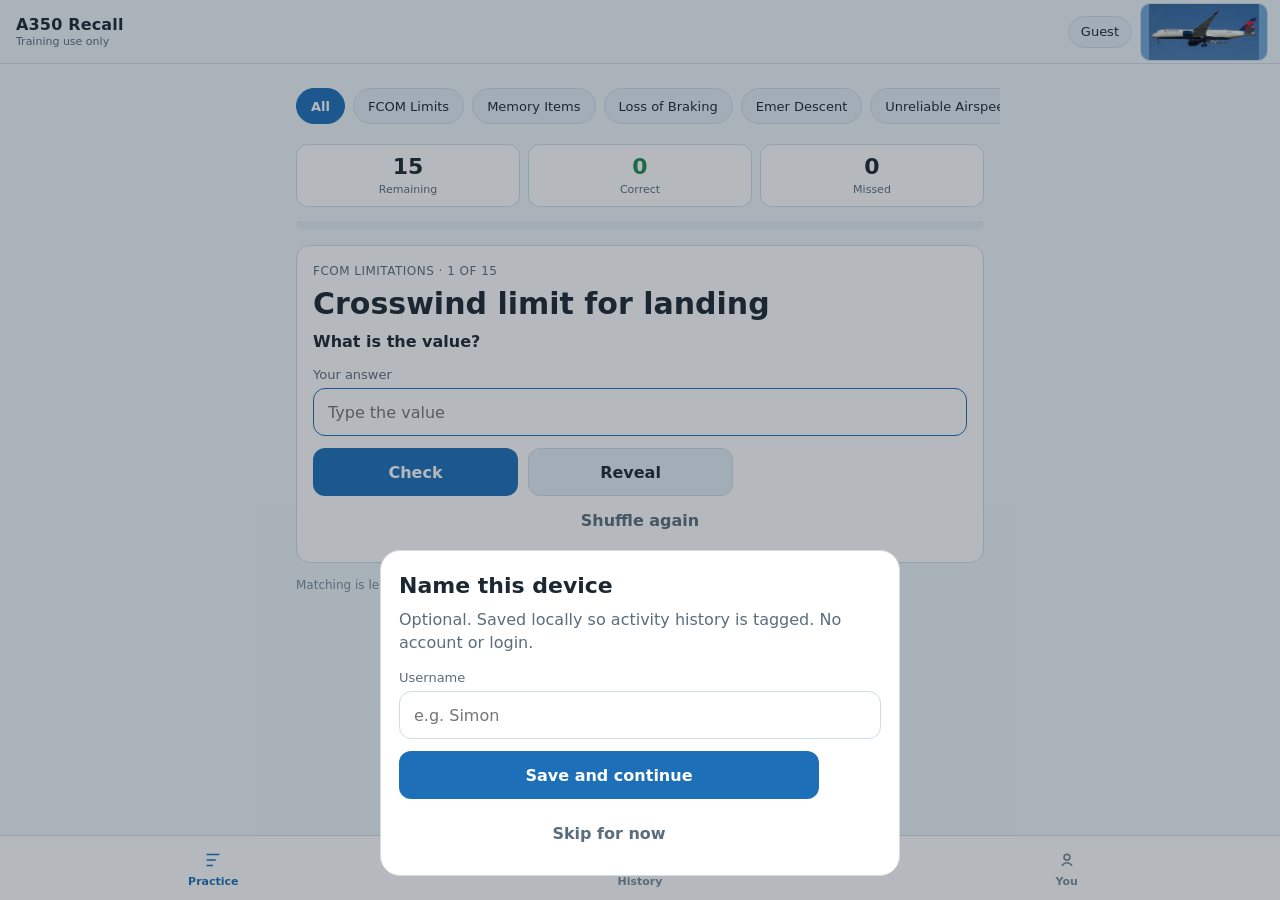
==== index.html @ 721f5e37 "Publish the A350 Recall trainer as a public mobile web app. Co-authored-by: Cursor <cursoragent@curs" ====
<!DOCTYPE html>
<html lang="en">
  <head>
    <meta charset="utf-8" />
    <meta
      name="viewport"
      content="width=device-width, initial-scale=1, viewport-fit=cover"
    />
    <meta name="theme-color" content="#eef4fa" />
    <meta name="apple-mobile-web-app-capable" content="yes" />
    <meta name="apple-mobile-web-app-status-bar-style" content="default" />
    <meta name="apple-mobile-web-app-title" content="A350 Recall" />
    <meta
      name="description"
      content="A350 memory-item recall trainer for phone and iPad. Training use only."
    />
    <title>A350 Recall</title>
    <link rel="manifest" href="./manifest.json" />
    <link rel="icon" href="./icons/icon-192.png" type="image/png" />
    <link rel="apple-touch-icon" href="./icons/apple-touch-icon.png" />
    <link rel="stylesheet" href="./css/app.css" />
  </head>
  <body>
    <div class="app">
      <header class="topbar">
        <div class="brand">
          <strong>A350 Recall</strong>
          <span>Training use only</span>
        </div>
        <div class="topbar-end">
          <button class="user-chip" id="user-chip" data-tab="you" type="button">
            Guest
          </button>
          <img
            class="a350-corner"
            src="./icons/a350-corner.jpg"
            alt="Airbus A350"
            width="112"
            height="56"
          />
        </div>
      </header>

      <main>
        <section class="page active" data-page="practice">
          <div id="chips" class="chips"></div>
          <div id="stats" class="stats"></div>
          <div id="progress" class="progress"></div>
          <div id="practice-body"></div>
        </section>

        <section class="page" data-page="history">
          <p class="kicker">Activity</p>
          <h2 style="margin-bottom: 14px">History</h2>
          <div id="history-body"></div>
        </section>

        <section class="page" data-page="you">
          <div id="you-body"></div>
        </section>
      </main>

      <nav class="bottom-nav">
        <button class="nav-btn active" data-tab="practice" type="button">
          <svg viewBox="0 0 24 24" fill="none" stroke="currentColor" stroke-width="1.8">
            <path d="M5 6h14M5 12h10M5 18h7" />
          </svg>
          Practice
        </button>
        <button class="nav-btn" data-tab="history" type="button">
          <svg viewBox="0 0 24 24" fill="none" stroke="currentColor" stroke-width="1.8">
            <circle cx="12" cy="12" r="8" />
            <path d="M12 8v5l3 2" />
          </svg>
          History
        </button>
        <button class="nav-btn" data-tab="you" type="button">
          <svg viewBox="0 0 24 24" fill="none" stroke="currentColor" stroke-width="1.8">
            <circle cx="12" cy="9" r="3.2" />
            <path d="M6.5 18.5c1.4-2.4 3.3-3.5 5.5-3.5s4.1 1.1 5.5 3.5" />
          </svg>
          You
        </button>
      </nav>
    </div>

    <div class="sheet" id="onboard" hidden>
      <div class="sheet-card">
        <h2>Name this device</h2>
        <p>
          Optional. Saved locally so activity history is tagged. No account or
          login.
        </p>
        <form id="onboard-form">
          <label class="field">
            <span>Username</span>
            <input
              id="onboard-name"
              type="text"
              maxlength="40"
              autocapitalize="words"
              autocomplete="username"
              placeholder="e.g. Simon"
            />
          </label>
          <div class="actions">
            <button class="btn primary" type="submit">Save and continue</button>
            <button class="btn ghost" type="button" data-action="skip-onboard">
              Skip for now
            </button>
          </div>
        </form>
      </div>
    </div>

    <script type="module" src="./js/app.js"></script>
  </body>
</html>
---- css/app.css ----
:root {
  --bg: #eef4fa;
  --bg-elevated: #ffffff;
  --bg-card: #ffffff;
  --bg-chip: #e3edf6;
  --text: #1b2833;
  --muted: #5a6d7c;
  --faint: #7b8c99;
  --line: #cfdbe6;
  --accent: #1d6fb8;
  --accent-text: #ffffff;
  --success: #1f8a54;
  --success-bg: #e3f6ec;
  --danger: #c0392b;
  --danger-bg: #fdecea;
  --nav: #ffffff;
  --radius: 14px;
  --tap: 48px;
  --header-h: 64px;
  --nav-h: 64px;
  --safe-top: env(safe-area-inset-top, 0px);
  --safe-bottom: env(safe-area-inset-bottom, 0px);
  color-scheme: light;
}

*,
*::before,
*::after {
  box-sizing: border-box;
}

html,
body {
  margin: 0;
  min-height: 100%;
  background: var(--bg);
  color: var(--text);
  font-family: -apple-system, BlinkMacSystemFont, "SF Pro Text", "Segoe UI",
    system-ui, sans-serif;
  -webkit-font-smoothing: antialiased;
  -webkit-tap-highlight-color: transparent;
}

body {
  min-height: 100dvh;
}

button,
input,
textarea {
  font: inherit;
  color: inherit;
}

button {
  touch-action: manipulation;
}

.app {
  min-height: 100dvh;
  padding-top: calc(var(--header-h) + var(--safe-top));
  padding-bottom: calc(var(--nav-h) + var(--safe-bottom) + 20px);
}

.topbar {
  position: fixed;
  top: 0;
  left: 0;
  right: 0;
  z-index: 20;
  display: flex;
  align-items: center;
  justify-content: space-between;
  gap: 10px;
  min-height: calc(var(--header-h) + var(--safe-top));
  padding: var(--safe-top) 12px 0 16px;
  background: rgba(238, 244, 250, 0.94);
  backdrop-filter: blur(16px);
  border-bottom: 1px solid var(--line);
}

.topbar-end {
  display: flex;
  align-items: center;
  gap: 8px;
  flex: 0 0 auto;
}

.a350-corner {
  display: block;
  height: 52px;
  width: 110px;
  border-radius: 10px;
  object-fit: contain;
  object-position: center;
  border: 1px solid var(--line);
  background: #6ea8d6;
}

.brand {
  display: flex;
  flex-direction: column;
  gap: 1px;
  min-width: 0;
}

.brand strong {
  font-size: 16px;
  font-weight: 650;
  letter-spacing: 0.01em;
}

.brand span {
  font-size: 11px;
  color: var(--muted);
}

.user-chip {
  max-width: 28vw;
  height: 32px;
  padding: 0 12px;
  border: 1px solid var(--line);
  border-radius: 999px;
  background: var(--bg-chip);
  color: var(--text);
  font-size: 13px;
  white-space: nowrap;
  overflow: hidden;
  text-overflow: ellipsis;
}

.page {
  display: none;
  width: 100%;
  max-width: 720px;
  margin: 0 auto;
  padding: 16px 16px 28px;
}

.page.active {
  display: block;
}

.chips {
  display: flex;
  gap: 8px;
  overflow-x: auto;
  margin: 0 -16px 16px;
  padding: 0 16px 4px;
  scrollbar-width: none;
  -webkit-overflow-scrolling: touch;
}

.chips::-webkit-scrollbar {
  display: none;
}

.chip {
  flex: 0 0 auto;
  height: 36px;
  padding: 0 14px;
  border: 1px solid var(--line);
  border-radius: 999px;
  background: var(--bg-chip);
  color: var(--text);
  font-size: 13px;
}

.chip.active {
  background: var(--accent);
  border-color: var(--accent);
  color: var(--accent-text);
  font-weight: 650;
}

.stats {
  display: grid;
  grid-template-columns: repeat(3, 1fr);
  gap: 8px;
  margin-bottom: 14px;
}

.stat {
  background: var(--bg-card);
  border: 1px solid var(--line);
  border-radius: 12px;
  padding: 10px 8px;
  text-align: center;
}

.stat b {
  display: block;
  font-size: 22px;
  font-weight: 650;
  line-height: 1.1;
}

.stat span {
  display: block;
  margin-top: 4px;
  color: var(--muted);
  font-size: 11px;
}

.stat.good b {
  color: var(--success);
}

.stat.bad b {
  color: var(--danger);
}

.progress {
  height: 8px;
  margin-bottom: 16px;
  border-radius: 999px;
  background: var(--bg-chip);
  overflow: hidden;
  display: flex;
}

.progress i {
  display: block;
  height: 100%;
}

.progress .ok {
  background: var(--success);
}

.progress .miss {
  background: var(--danger);
}

.card {
  background: var(--bg-card);
  border: 1px solid var(--line);
  border-radius: var(--radius);
  padding: 18px 16px;
}

.kicker {
  margin: 0 0 8px;
  color: var(--muted);
  font-size: 12px;
  letter-spacing: 0.04em;
  text-transform: uppercase;
}

.context {
  margin: 0 0 8px;
  color: var(--muted);
  font-size: 14px;
}

h1,
h2,
p {
  margin: 0;
}

h2 {
  font-size: 26px;
  line-height: 1.2;
  font-weight: 650;
}

.ask {
  margin: 10px 0 16px;
  font-size: 16px;
  font-weight: 650;
}

label.field {
  display: block;
  margin-bottom: 12px;
}

label.field span {
  display: block;
  margin-bottom: 6px;
  color: var(--muted);
  font-size: 13px;
}

input[type="text"] {
  width: 100%;
  min-height: var(--tap);
  padding: 12px 14px;
  border: 1px solid var(--line);
  border-radius: 12px;
  background: var(--bg-elevated);
  font-size: 16px;
  outline: none;
}

input[type="text"]:focus,
textarea:focus {
  border-color: var(--accent);
}

textarea {
  width: 100%;
  min-height: 168px;
  padding: 12px 14px;
  border: 1px solid var(--line);
  border-radius: 12px;
  background: var(--bg-elevated);
  font-size: 16px;
  line-height: 1.45;
  resize: vertical;
}

.recite {
  margin: 0 0 10px;
  line-height: 1.45;
}

.steps {
  margin: 0;
  padding-left: 1.2em;
  line-height: 1.45;
}

.steps li + li {
  margin-top: 4px;
}

.actions {
  display: flex;
  flex-direction: column;
  gap: 10px;
}

.btn {
  width: 100%;
  min-height: var(--tap);
  padding: 12px 16px;
  border: 0;
  border-radius: 12px;
  font-size: 16px;
  font-weight: 650;
}

.btn.primary {
  background: var(--accent);
  color: var(--accent-text);
}

.btn.secondary {
  background: var(--bg-chip);
  color: var(--text);
  border: 1px solid var(--line);
}

.btn.ghost {
  background: transparent;
  color: var(--muted);
}

.btn.danger {
  background: var(--danger-bg);
  color: #8c241c;
}

.btn:disabled {
  opacity: 0.45;
}

.row-actions {
  display: grid;
  grid-template-columns: 1fr 1fr;
  gap: 10px;
}

.note {
  margin-top: 14px;
  color: var(--faint);
  font-size: 12px;
  line-height: 1.45;
}

.banner {
  margin-bottom: 14px;
  padding: 14px;
  border-radius: 12px;
}

.banner.ok {
  background: var(--success-bg);
  color: #145c38;
}

.banner.bad {
  background: var(--danger-bg);
  color: #8c241c;
}

.banner strong {
  display: block;
  margin-bottom: 6px;
}

.typed {
  margin: 0 0 14px;
  color: var(--muted);
  font-size: 13px;
}

.list {
  display: flex;
  flex-direction: column;
  gap: 10px;
}

.session {
  width: 100%;
  text-align: left;
  background: var(--bg-card);
  border: 1px solid var(--line);
  border-radius: var(--radius);
  padding: 14px;
}

.session-top {
  display: flex;
  justify-content: space-between;
  gap: 12px;
  align-items: baseline;
}

.session-top strong {
  font-size: 16px;
}

.score {
  font-variant-numeric: tabular-nums;
  color: var(--accent);
  font-weight: 650;
}

.meta {
  margin-top: 6px;
  color: var(--muted);
  font-size: 13px;
}

.miss-list {
  margin: 12px 0 0;
  padding: 12px 0 0;
  border-top: 1px solid var(--line);
}

.miss-list p {
  margin-bottom: 10px;
}

.miss-list p:last-child {
  margin-bottom: 0;
}

.miss-list .q {
  color: var(--text);
  font-weight: 650;
}

.miss-list .a {
  color: var(--muted);
}

.empty {
  padding: 28px 8px;
  color: var(--muted);
  text-align: center;
}

.bottom-nav {
  position: fixed;
  left: 0;
  right: 0;
  bottom: 0;
  z-index: 20;
  display: grid;
  grid-template-columns: repeat(3, 1fr);
  min-height: calc(var(--nav-h) + var(--safe-bottom));
  padding-bottom: var(--safe-bottom);
  background: var(--nav);
  border-top: 1px solid var(--line);
}

.nav-btn {
  display: flex;
  flex-direction: column;
  align-items: center;
  justify-content: center;
  gap: 4px;
  min-height: var(--nav-h);
  border: 0;
  background: transparent;
  color: var(--faint);
  font-size: 11px;
  font-weight: 650;
}

.nav-btn.active {
  color: var(--accent);
}

.nav-btn svg {
  width: 22px;
  height: 22px;
}

.sheet {
  display: none;
  position: fixed;
  inset: 0;
  z-index: 40;
  background: rgba(27, 40, 51, 0.32);
  padding: 24px 16px calc(24px + var(--safe-bottom));
  align-items: flex-end;
}

.sheet.open {
  display: flex;
}

.sheet[hidden] {
  display: none !important;
}

.sheet-card {
  width: 100%;
  max-width: 520px;
  margin: 0 auto;
  background: var(--bg-elevated);
  border: 1px solid var(--line);
  border-radius: 20px;
  padding: 22px 18px 18px;
}

.sheet-card h2 {
  font-size: 22px;
  margin-bottom: 8px;
}

.sheet-card p {
  color: var(--muted);
  margin-bottom: 16px;
  line-height: 1.45;
}

@media (min-width: 768px) {
  .page {
    padding-top: 24px;
  }

  h2 {
    font-size: 30px;
  }

  .row-actions,
  .actions {
    max-width: 420px;
  }

  .a350-corner {
    height: 58px;
    width: 128px;
  }
}
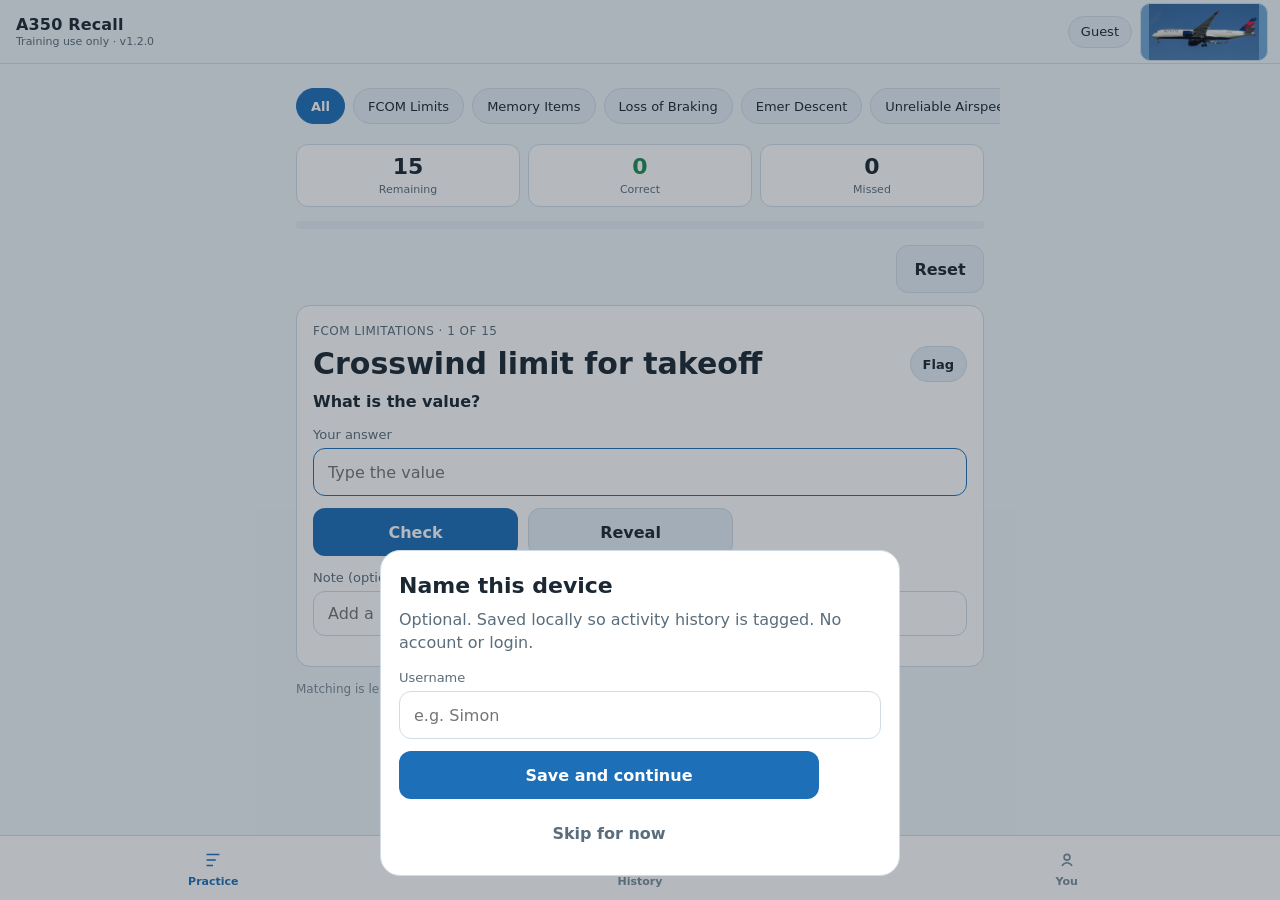
==== commit 72565b94: "Show app version 1.2.0 so deployed updates are easy to check. Co-authored-by: Cursor <cursoragent@cu" ====
--- a/index.html
+++ b/index.html
@@ -25,7 +25,7 @@
       <header class="topbar">
         <div class="brand">
           <strong>A350 Recall</strong>
-          <span>Training use only</span>
+          <span id="app-version">Training use only · v1.2.0</span>
         </div>
         <div class="topbar-end">
           <button class="user-chip" id="user-chip" data-tab="you" type="button">
--- a/css/app.css
+++ b/css/app.css
@@ -332,6 +332,12 @@
   gap: 10px;
 }
 
+.toolbar {
+  display: flex;
+  justify-content: flex-end;
+  margin-bottom: 12px;
+}
+
 .btn {
   width: 100%;
   min-height: var(--tap);
@@ -340,6 +346,71 @@
   border-radius: 12px;
   font-size: 16px;
   font-weight: 650;
+}
+
+.btn.compact {
+  width: auto;
+  min-width: 88px;
+}
+
+.q-head {
+  display: flex;
+  align-items: flex-start;
+  gap: 10px;
+}
+
+.q-head h2 {
+  flex: 1;
+  min-width: 0;
+}
+
+.flag-btn {
+  flex: 0 0 auto;
+  height: 36px;
+  min-height: 36px;
+  width: auto;
+  padding: 0 12px;
+  border: 1px solid var(--line);
+  border-radius: 999px;
+  background: var(--bg-chip);
+  color: var(--text);
+  font-size: 13px;
+  font-weight: 650;
+}
+
+.flag-btn.active {
+  background: var(--accent);
+  border-color: var(--accent);
+  color: var(--accent-text);
+}
+
+.note-field {
+  margin-top: 14px;
+  margin-bottom: 0;
+}
+
+.note-field input {
+  min-height: 40px;
+}
+
+.flagged-list {
+  margin: 16px 0 0;
+  padding: 14px 0 0;
+  border-top: 1px solid var(--line);
+}
+
+.flagged-list h3,
+.miss-list h3 {
+  margin: 0 0 10px;
+  font-size: 14px;
+  font-weight: 650;
+}
+
+.flag-note {
+  display: inline-block;
+  margin-top: 4px;
+  color: var(--accent);
+  font-size: 13px;
 }
 
 .btn.primary {
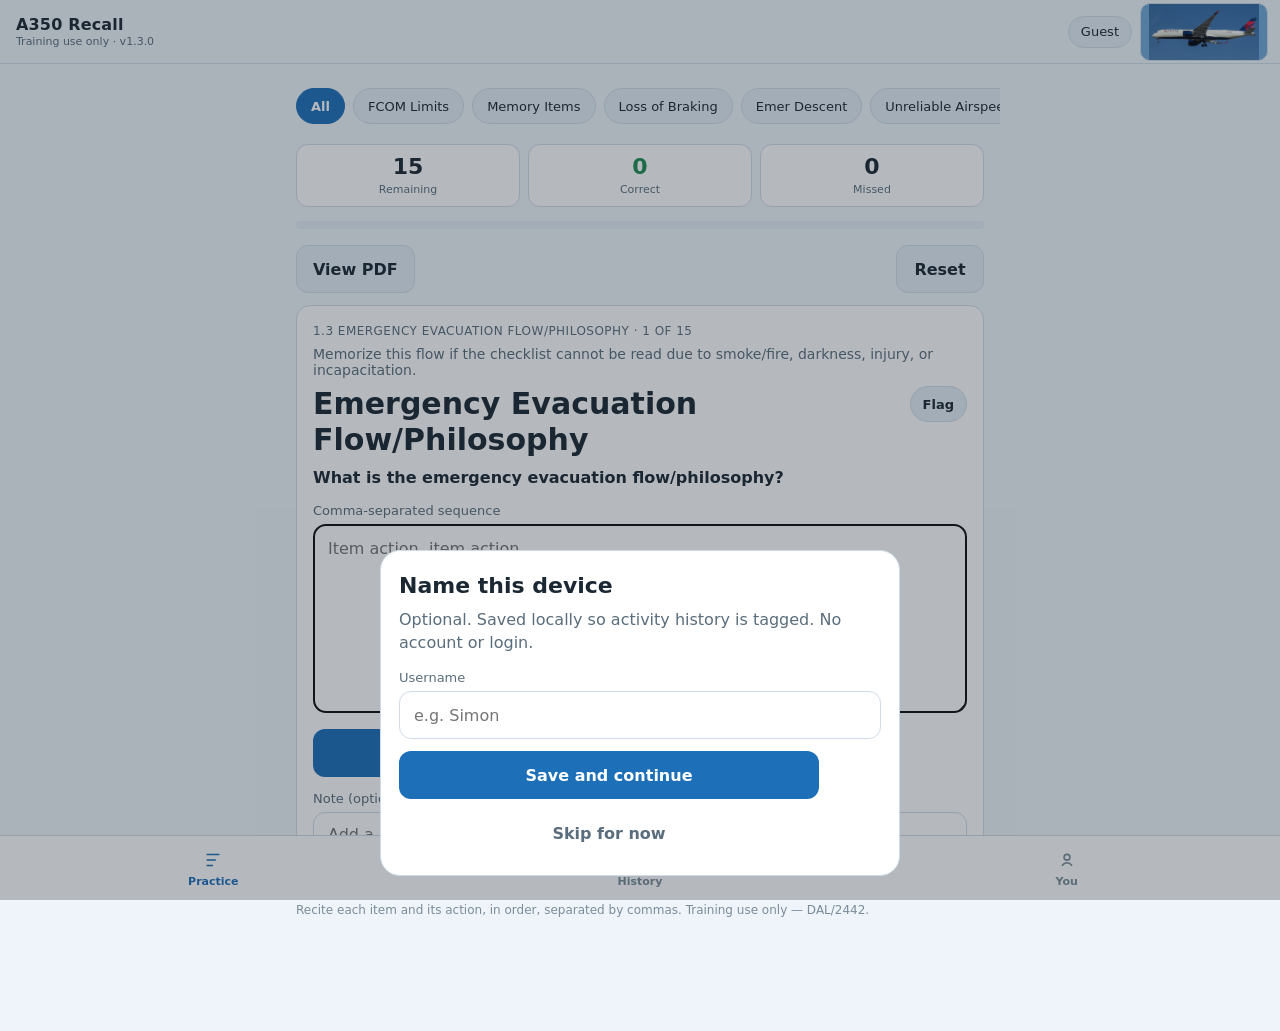
==== commit ffb2435f: "Add the DAL/2442 training-aid PDF so it can be viewed in the app. Co-authored-by: Cursor <cursoragen" ====
--- a/index.html
+++ b/index.html
@@ -25,7 +25,7 @@
       <header class="topbar">
         <div class="brand">
           <strong>A350 Recall</strong>
-          <span id="app-version">Training use only · v1.2.0</span>
+          <span id="app-version">Training use only · v1.3.0</span>
         </div>
         <div class="topbar-end">
           <button class="user-chip" id="user-chip" data-tab="you" type="button">
--- a/css/app.css
+++ b/css/app.css
@@ -334,7 +334,9 @@
 
 .toolbar {
   display: flex;
-  justify-content: flex-end;
+  justify-content: space-between;
+  align-items: center;
+  gap: 10px;
   margin-bottom: 12px;
 }
 
@@ -346,6 +348,14 @@
   border-radius: 12px;
   font-size: 16px;
   font-weight: 650;
+}
+
+a.btn {
+  display: inline-flex;
+  align-items: center;
+  justify-content: center;
+  text-decoration: none;
+  box-sizing: border-box;
 }
 
 .btn.compact {
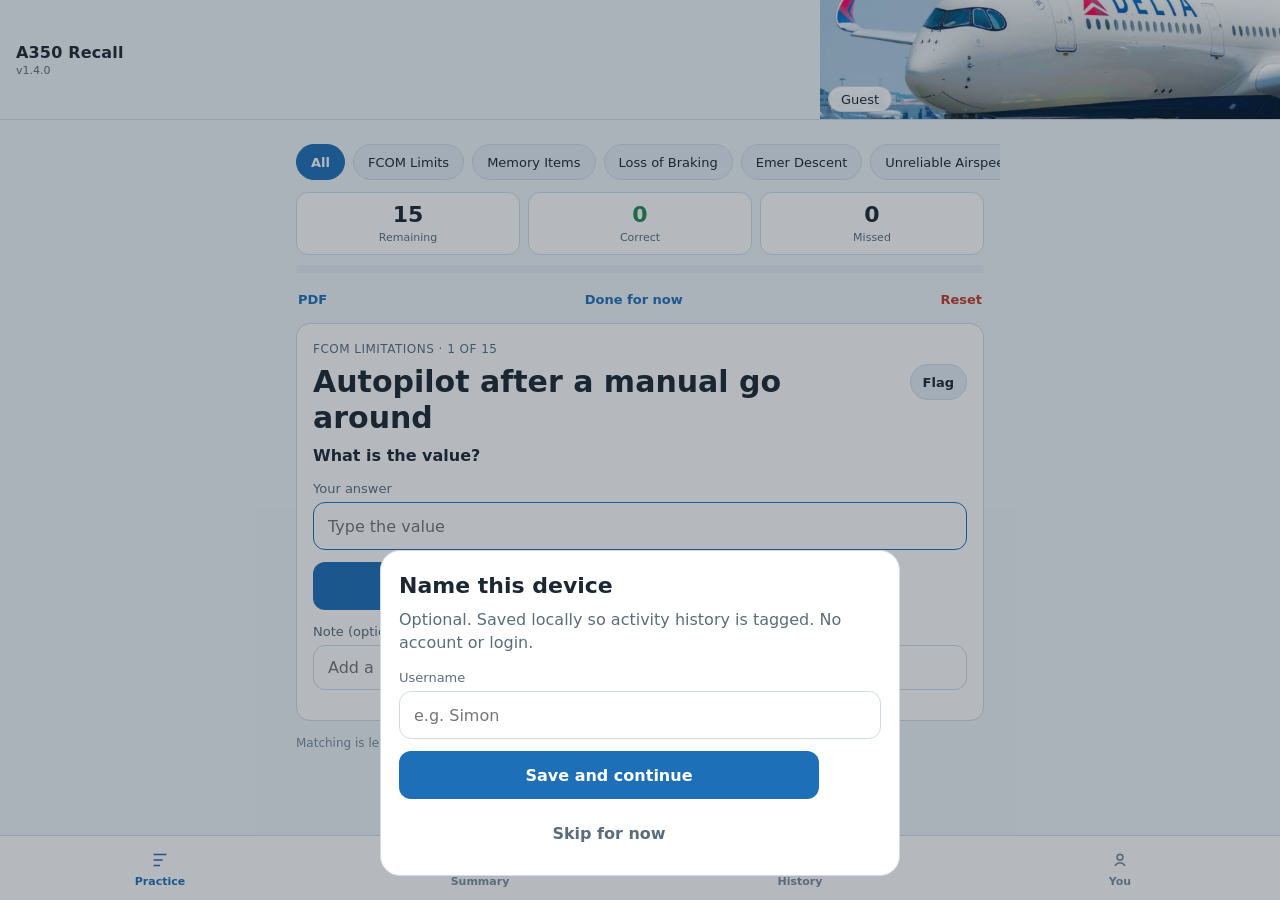
==== commit 487da8f4: "Tighten the header and add a live per-person Summary. Co-authored-by: Cursor <cursoragent@cursor.com" ====
--- a/index.html
+++ b/index.html
@@ -25,19 +25,19 @@
       <header class="topbar">
         <div class="brand">
           <strong>A350 Recall</strong>
-          <span id="app-version">Training use only · v1.3.0</span>
+          <span id="app-version">v1.4.0</span>
         </div>
-        <div class="topbar-end">
+        <div class="topbar-photo">
+          <img
+            class="a350-corner"
+            src="./icons/a350.jpg"
+            alt="Delta Airbus A350"
+            width="240"
+            height="88"
+          />
           <button class="user-chip" id="user-chip" data-tab="you" type="button">
             Guest
           </button>
-          <img
-            class="a350-corner"
-            src="./icons/a350-corner.jpg"
-            alt="Airbus A350"
-            width="112"
-            height="56"
-          />
         </div>
       </header>
 
@@ -47,6 +47,10 @@
           <div id="stats" class="stats"></div>
           <div id="progress" class="progress"></div>
           <div id="practice-body"></div>
+        </section>
+
+        <section class="page" data-page="summary">
+          <div id="summary-body"></div>
         </section>
 
         <section class="page" data-page="history">
@@ -66,6 +70,12 @@
             <path d="M5 6h14M5 12h10M5 18h7" />
           </svg>
           Practice
+        </button>
+        <button class="nav-btn" data-tab="summary" type="button">
+          <svg viewBox="0 0 24 24" fill="none" stroke="currentColor" stroke-width="1.8">
+            <path d="M5 18V10M10 18V6M15 18v-7M20 18V8" />
+          </svg>
+          Summary
         </button>
         <button class="nav-btn" data-tab="history" type="button">
           <svg viewBox="0 0 24 24" fill="none" stroke="currentColor" stroke-width="1.8">
--- a/css/app.css
+++ b/css/app.css
@@ -13,10 +13,12 @@
   --success-bg: #e3f6ec;
   --danger: #c0392b;
   --danger-bg: #fdecea;
+  --warn: #b7791f;
+  --warn-bg: #fff4d6;
   --nav: #ffffff;
   --radius: 14px;
   --tap: 48px;
-  --header-h: 64px;
+  --header-h: 88px;
   --nav-h: 64px;
   --safe-top: env(safe-area-inset-top, 0px);
   --safe-bottom: env(safe-area-inset-bottom, 0px);
@@ -69,39 +71,51 @@
   right: 0;
   z-index: 20;
   display: flex;
-  align-items: center;
+  align-items: stretch;
   justify-content: space-between;
   gap: 10px;
-  min-height: calc(var(--header-h) + var(--safe-top));
-  padding: var(--safe-top) 12px 0 16px;
+  height: calc(var(--header-h) + var(--safe-top));
+  overflow: hidden;
+  padding: var(--safe-top) 0 0 14px;
   background: rgba(238, 244, 250, 0.94);
   backdrop-filter: blur(16px);
   border-bottom: 1px solid var(--line);
 }
 
-.topbar-end {
-  display: flex;
-  align-items: center;
-  gap: 8px;
+.a350-corner {
+  position: absolute;
+  inset: 0;
+  display: block;
+  width: 100%;
+  height: 100%;
+  object-fit: cover;
+  object-position: 58% 40%;
+  background: #8eb8d8;
+}
+
+.topbar-photo {
+  position: relative;
   flex: 0 0 auto;
-}
-
-.a350-corner {
-  display: block;
-  height: 52px;
-  width: 110px;
-  border-radius: 10px;
-  object-fit: contain;
-  object-position: center;
-  border: 1px solid var(--line);
-  background: #6ea8d6;
+  width: min(58vw, 380px);
+  height: var(--header-h);
+  margin-top: auto;
+}
+
+.topbar-photo .user-chip {
+  position: absolute;
+  left: 8px;
+  bottom: 8px;
+  max-width: calc(100% - 16px);
+  background: rgba(255, 255, 255, 0.92);
 }
 
 .brand {
   display: flex;
   flex-direction: column;
-  gap: 1px;
+  justify-content: center;
+  gap: 2px;
   min-width: 0;
+  padding: 10px 0 10px 2px;
 }
 
 .brand strong {
@@ -113,11 +127,12 @@
 .brand span {
   font-size: 11px;
   color: var(--muted);
+  white-space: nowrap;
 }
 
 .user-chip {
-  max-width: 28vw;
-  height: 32px;
+  max-width: 100%;
+  height: 26px;
   padding: 0 12px;
   border: 1px solid var(--line);
   border-radius: 999px;
@@ -145,8 +160,8 @@
   display: flex;
   gap: 8px;
   overflow-x: auto;
-  margin: 0 -16px 16px;
-  padding: 0 16px 4px;
+  margin: 0 -16px 10px;
+  padding: 0 16px 2px;
   scrollbar-width: none;
   -webkit-overflow-scrolling: touch;
 }
@@ -177,7 +192,7 @@
   display: grid;
   grid-template-columns: repeat(3, 1fr);
   gap: 8px;
-  margin-bottom: 14px;
+  margin-bottom: 10px;
 }
 
 .stat {
@@ -206,13 +221,17 @@
   color: var(--success);
 }
 
+.stat.warn b {
+  color: var(--warn);
+}
+
 .stat.bad b {
   color: var(--danger);
 }
 
 .progress {
   height: 8px;
-  margin-bottom: 16px;
+  margin-bottom: 10px;
   border-radius: 999px;
   background: var(--bg-chip);
   overflow: hidden;
@@ -336,8 +355,28 @@
   display: flex;
   justify-content: space-between;
   align-items: center;
-  gap: 10px;
-  margin-bottom: 12px;
+  gap: 8px;
+  margin-bottom: 8px;
+}
+
+.tool-link {
+  appearance: none;
+  display: inline-flex;
+  align-items: center;
+  justify-content: center;
+  min-height: 32px;
+  padding: 4px 2px;
+  border: 0;
+  background: transparent;
+  color: var(--accent);
+  font-size: 13px;
+  font-weight: 650;
+  text-decoration: none;
+  white-space: nowrap;
+}
+
+.tool-link.reset {
+  color: var(--danger);
 }
 
 .btn {
@@ -562,7 +601,7 @@
   bottom: 0;
   z-index: 20;
   display: grid;
-  grid-template-columns: repeat(3, 1fr);
+  grid-template-columns: repeat(4, 1fr);
   min-height: calc(var(--nav-h) + var(--safe-bottom));
   padding-bottom: var(--safe-bottom);
   background: var(--nav);
@@ -632,6 +671,10 @@
 }
 
 @media (min-width: 768px) {
+  :root {
+    --header-h: 120px;
+  }
+
   .page {
     padding-top: 24px;
   }
@@ -645,8 +688,127 @@
     max-width: 420px;
   }
 
-  .a350-corner {
-    height: 58px;
-    width: 128px;
+  .topbar-photo {
+    width: min(52vw, 460px);
   }
+}
+
+.summary-legend {
+  display: flex;
+  flex-wrap: wrap;
+  gap: 8px 12px;
+  margin: 10px 0 16px;
+  color: var(--muted);
+  font-size: 12px;
+}
+
+.summary-legend span {
+  display: inline-flex;
+  align-items: center;
+  gap: 6px;
+}
+
+.summary-legend i {
+  width: 10px;
+  height: 10px;
+  border-radius: 999px;
+}
+
+.summary-legend .good {
+  background: var(--success);
+}
+
+.summary-legend .ok {
+  background: var(--warn);
+}
+
+.summary-legend .weak {
+  background: var(--danger);
+}
+
+.summary-legend .none {
+  background: var(--line);
+}
+
+.summary-section {
+  margin-bottom: 12px;
+  border: 1px solid var(--line);
+  border-radius: var(--radius);
+  overflow: hidden;
+  background: var(--bg-card);
+}
+
+.summary-section > header,
+.summary-row {
+  display: flex;
+  align-items: baseline;
+  justify-content: space-between;
+  gap: 10px;
+  padding: 12px 14px;
+}
+
+.summary-section > header {
+  border-bottom: 1px solid var(--line);
+}
+
+.summary-section.good {
+  background: var(--success-bg);
+  border-color: #b7e0c8;
+}
+
+.summary-section.ok {
+  background: var(--warn-bg);
+  border-color: #ead59a;
+}
+
+.summary-section.weak {
+  background: var(--danger-bg);
+  border-color: #f3c2bc;
+}
+
+.summary-section.none {
+  background: var(--bg-card);
+}
+
+.summary-section h3 {
+  margin: 0;
+  font-size: 16px;
+  font-weight: 650;
+}
+
+.summary-meta {
+  color: var(--muted);
+  font-size: 12px;
+  font-variant-numeric: tabular-nums;
+  white-space: nowrap;
+}
+
+.summary-row {
+  background: rgba(255, 255, 255, 0.55);
+  border-top: 1px solid rgba(207, 219, 230, 0.8);
+}
+
+.summary-row:first-of-type {
+  border-top: 0;
+}
+
+.summary-row.good .q,
+.summary-row.good .summary-meta {
+  color: var(--success);
+}
+
+.summary-row.ok .q,
+.summary-row.ok .summary-meta {
+  color: var(--warn);
+}
+
+.summary-row.weak .q,
+.summary-row.weak .summary-meta {
+  color: var(--danger);
+}
+
+.summary-row .q {
+  font-size: 14px;
+  font-weight: 650;
+  line-height: 1.3;
 }
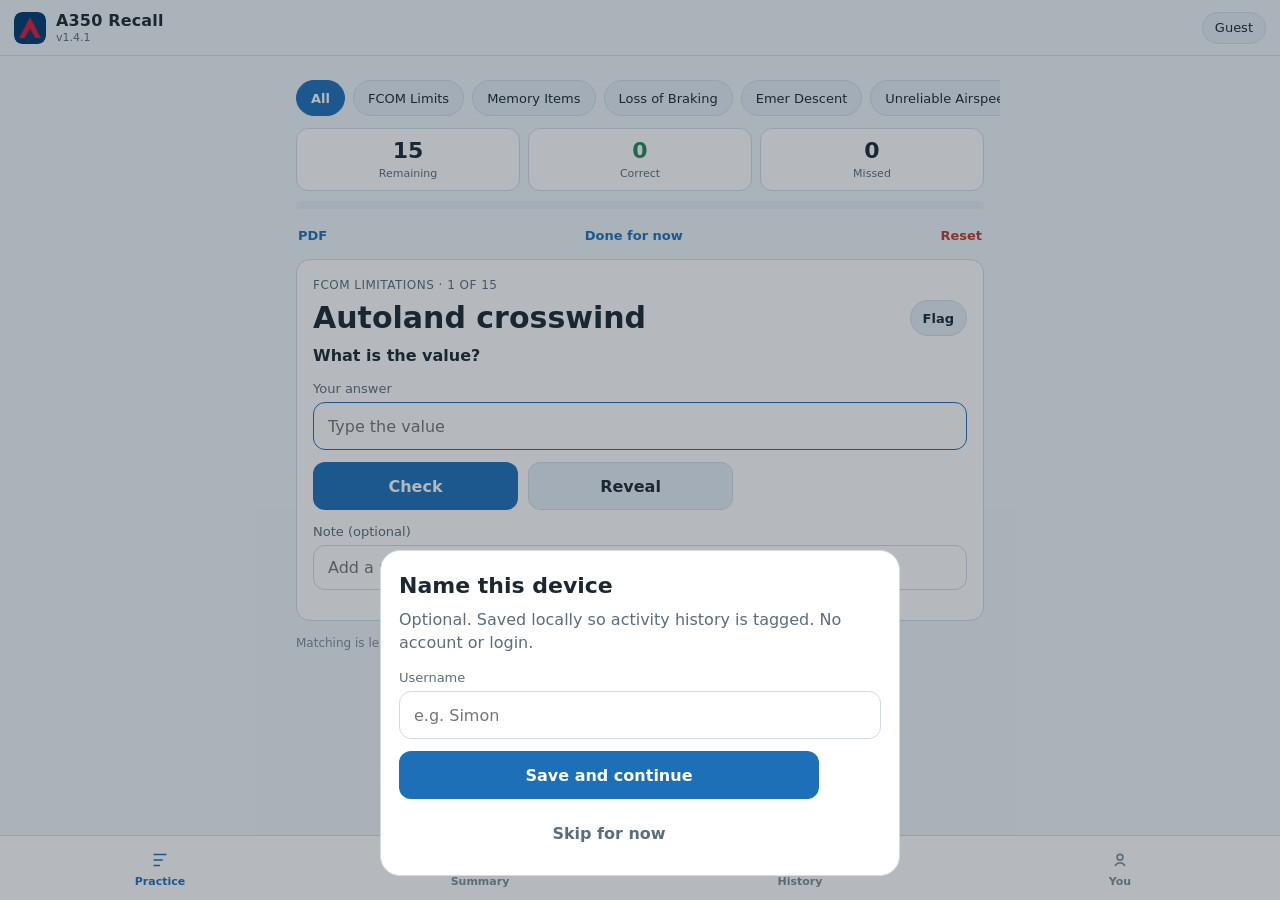
==== commit 5ce969b4: "Replace the header photo with a small Delta widget icon. Co-authored-by: Cursor <cursoragent@cursor." ====
--- a/index.html
+++ b/index.html
@@ -24,21 +24,21 @@
     <div class="app">
       <header class="topbar">
         <div class="brand">
-          <strong>A350 Recall</strong>
-          <span id="app-version">v1.4.0</span>
+          <img
+            class="delta-icon"
+            src="./icons/delta.svg"
+            alt=""
+            width="32"
+            height="32"
+          />
+          <div class="brand-text">
+            <strong>A350 Recall</strong>
+            <span id="app-version">v1.4.1</span>
+          </div>
         </div>
-        <div class="topbar-photo">
-          <img
-            class="a350-corner"
-            src="./icons/a350.jpg"
-            alt="Delta Airbus A350"
-            width="240"
-            height="88"
-          />
-          <button class="user-chip" id="user-chip" data-tab="you" type="button">
-            Guest
-          </button>
-        </div>
+        <button class="user-chip" id="user-chip" data-tab="you" type="button">
+          Guest
+        </button>
       </header>
 
       <main>
--- a/css/app.css
+++ b/css/app.css
@@ -18,7 +18,7 @@
   --nav: #ffffff;
   --radius: 14px;
   --tap: 48px;
-  --header-h: 88px;
+  --header-h: 56px;
   --nav-h: 64px;
   --safe-top: env(safe-area-inset-top, 0px);
   --safe-bottom: env(safe-area-inset-bottom, 0px);
@@ -71,51 +71,37 @@
   right: 0;
   z-index: 20;
   display: flex;
-  align-items: stretch;
+  align-items: center;
   justify-content: space-between;
-  gap: 10px;
+  gap: 12px;
   height: calc(var(--header-h) + var(--safe-top));
-  overflow: hidden;
-  padding: var(--safe-top) 0 0 14px;
+  padding: var(--safe-top) 14px 0;
   background: rgba(238, 244, 250, 0.94);
   backdrop-filter: blur(16px);
   border-bottom: 1px solid var(--line);
 }
 
-.a350-corner {
-  position: absolute;
-  inset: 0;
+.delta-icon {
   display: block;
-  width: 100%;
-  height: 100%;
-  object-fit: cover;
-  object-position: 58% 40%;
-  background: #8eb8d8;
-}
-
-.topbar-photo {
-  position: relative;
+  width: 32px;
+  height: 32px;
   flex: 0 0 auto;
-  width: min(58vw, 380px);
-  height: var(--header-h);
-  margin-top: auto;
-}
-
-.topbar-photo .user-chip {
-  position: absolute;
-  left: 8px;
-  bottom: 8px;
-  max-width: calc(100% - 16px);
-  background: rgba(255, 255, 255, 0.92);
+  border-radius: 8px;
 }
 
 .brand {
   display: flex;
+  flex-direction: row;
+  align-items: center;
+  gap: 10px;
+  min-width: 0;
+}
+
+.brand-text {
+  display: flex;
   flex-direction: column;
-  justify-content: center;
-  gap: 2px;
+  gap: 1px;
   min-width: 0;
-  padding: 10px 0 10px 2px;
 }
 
 .brand strong {
@@ -131,8 +117,9 @@
 }
 
 .user-chip {
-  max-width: 100%;
-  height: 26px;
+  flex: 0 0 auto;
+  max-width: 40vw;
+  height: 32px;
   padding: 0 12px;
   border: 1px solid var(--line);
   border-radius: 999px;
@@ -671,10 +658,6 @@
 }
 
 @media (min-width: 768px) {
-  :root {
-    --header-h: 120px;
-  }
-
   .page {
     padding-top: 24px;
   }
@@ -687,10 +670,6 @@
   .actions {
     max-width: 420px;
   }
-
-  .topbar-photo {
-    width: min(52vw, 460px);
-  }
 }
 
 .summary-legend {
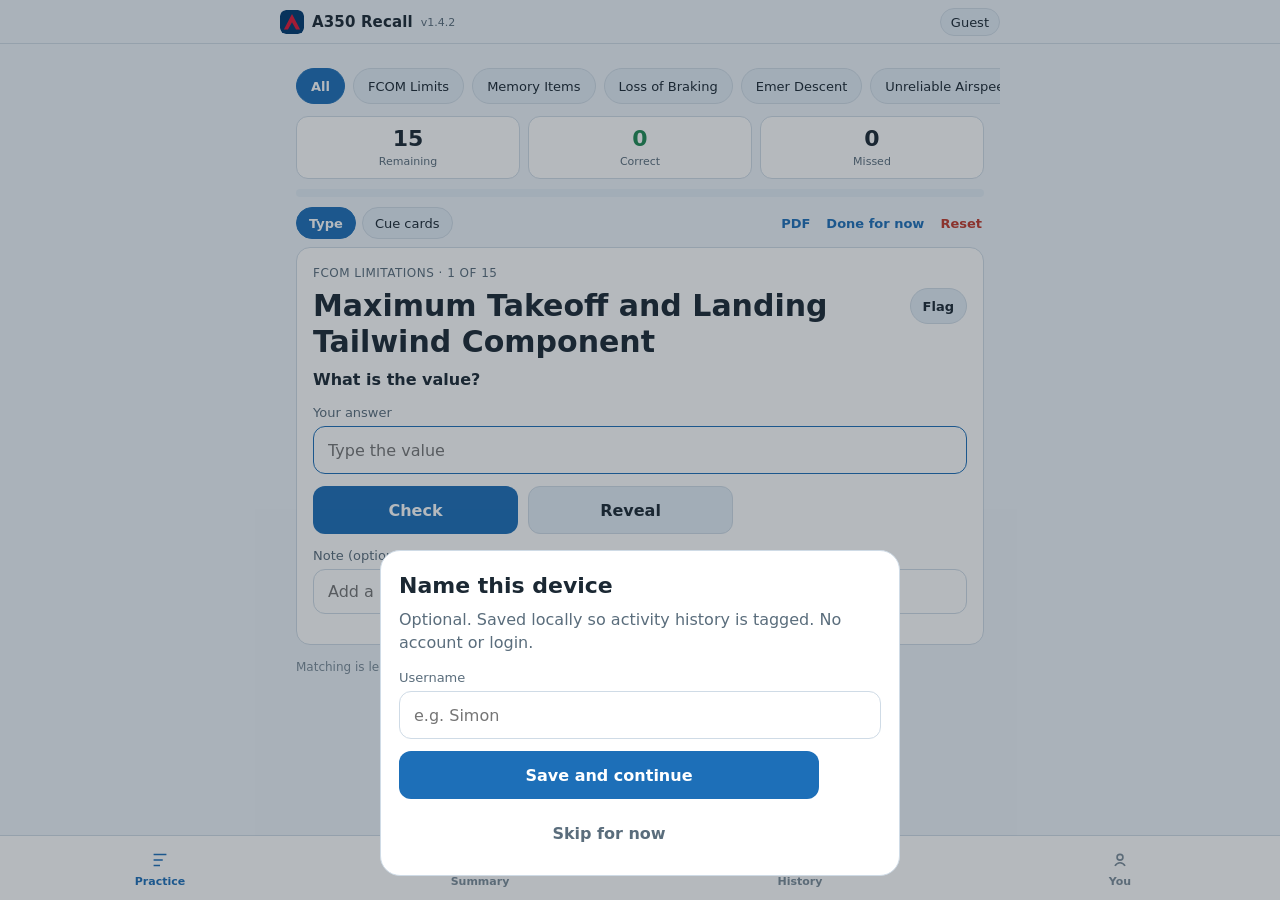
==== commit 3c601b19: "Tighten the header and add a double-tap cue-card study mode. Co-authored-by: Cursor <cursoragent@cur" ====
--- a/index.html
+++ b/index.html
@@ -23,22 +23,22 @@
   <body>
     <div class="app">
       <header class="topbar">
-        <div class="brand">
-          <img
-            class="delta-icon"
-            src="./icons/delta.svg"
-            alt=""
-            width="32"
-            height="32"
-          />
-          <div class="brand-text">
+        <div class="topbar-inner">
+          <div class="brand">
+            <img
+              class="delta-icon"
+              src="./icons/delta.svg"
+              alt=""
+              width="24"
+              height="24"
+            />
             <strong>A350 Recall</strong>
-            <span id="app-version">v1.4.1</span>
+            <span id="app-version">v1.4.2</span>
           </div>
+          <button class="user-chip" id="user-chip" data-tab="you" type="button">
+            Guest
+          </button>
         </div>
-        <button class="user-chip" id="user-chip" data-tab="you" type="button">
-          Guest
-        </button>
       </header>
 
       <main>
--- a/css/app.css
+++ b/css/app.css
@@ -18,7 +18,7 @@
   --nav: #ffffff;
   --radius: 14px;
   --tap: 48px;
-  --header-h: 56px;
+  --header-h: 44px;
   --nav-h: 64px;
   --safe-top: env(safe-area-inset-top, 0px);
   --safe-bottom: env(safe-area-inset-bottom, 0px);
@@ -70,42 +70,42 @@
   left: 0;
   right: 0;
   z-index: 20;
-  display: flex;
-  align-items: center;
-  justify-content: space-between;
-  gap: 12px;
   height: calc(var(--header-h) + var(--safe-top));
-  padding: var(--safe-top) 14px 0;
+  padding: var(--safe-top) 12px 0;
   background: rgba(238, 244, 250, 0.94);
   backdrop-filter: blur(16px);
   border-bottom: 1px solid var(--line);
 }
 
+.topbar-inner {
+  display: flex;
+  align-items: center;
+  justify-content: space-between;
+  gap: 10px;
+  width: 100%;
+  max-width: 720px;
+  height: var(--header-h);
+  margin: 0 auto;
+}
+
 .delta-icon {
   display: block;
-  width: 32px;
-  height: 32px;
+  width: 24px;
+  height: 24px;
   flex: 0 0 auto;
-  border-radius: 8px;
+  border-radius: 6px;
 }
 
 .brand {
   display: flex;
   flex-direction: row;
   align-items: center;
-  gap: 10px;
+  gap: 8px;
   min-width: 0;
 }
 
-.brand-text {
-  display: flex;
-  flex-direction: column;
-  gap: 1px;
-  min-width: 0;
-}
-
 .brand strong {
-  font-size: 16px;
+  font-size: 15px;
   font-weight: 650;
   letter-spacing: 0.01em;
 }
@@ -118,9 +118,9 @@
 
 .user-chip {
   flex: 0 0 auto;
-  max-width: 40vw;
-  height: 32px;
-  padding: 0 12px;
+  max-width: 34vw;
+  height: 28px;
+  padding: 0 10px;
   border: 1px solid var(--line);
   border-radius: 999px;
   background: var(--bg-chip);
@@ -136,7 +136,7 @@
   width: 100%;
   max-width: 720px;
   margin: 0 auto;
-  padding: 16px 16px 28px;
+  padding: 10px 16px 28px;
 }
 
 .page.active {
@@ -342,8 +342,26 @@
   display: flex;
   justify-content: space-between;
   align-items: center;
-  gap: 8px;
+  flex-wrap: wrap;
+  gap: 6px 10px;
   margin-bottom: 8px;
+}
+
+.format-row {
+  display: flex;
+  gap: 6px;
+}
+
+.format-row .chip {
+  height: 32px;
+  padding: 0 12px;
+}
+
+.toolbar-links {
+  display: flex;
+  align-items: center;
+  gap: 12px;
+  margin-left: auto;
 }
 
 .tool-link {
@@ -485,6 +503,71 @@
   color: var(--faint);
   font-size: 12px;
   line-height: 1.45;
+}
+
+.cue {
+  min-height: min(48vh, 380px);
+  user-select: none;
+  touch-action: manipulation;
+}
+
+.cue-inner {
+  min-height: min(48vh, 380px);
+}
+
+.cue-face {
+  min-height: min(48vh, 380px);
+  padding: 18px 16px 16px;
+  border: 1px solid var(--line);
+  border-radius: var(--radius);
+  background: var(--bg-card);
+}
+
+.cue-front {
+  display: flex;
+  flex-direction: column;
+}
+
+.cue.flipped .cue-front {
+  display: none;
+}
+
+.cue-back {
+  display: none;
+  flex-direction: column;
+  animation: cue-in 0.28s ease;
+}
+
+.cue.flipped .cue-back {
+  display: flex;
+}
+
+@keyframes cue-in {
+  from {
+    opacity: 0.4;
+    transform: rotateY(-70deg);
+  }
+  to {
+    opacity: 1;
+    transform: none;
+  }
+}
+
+.cue-hint {
+  margin-top: auto;
+  padding-top: 24px;
+  color: var(--faint);
+  font-size: 13px;
+  font-weight: 650;
+}
+
+.cue-answer {
+  margin: 12px 0 16px;
+  line-height: 1.45;
+}
+
+.cue-back .row-actions {
+  margin-top: auto;
 }
 
 .banner {
